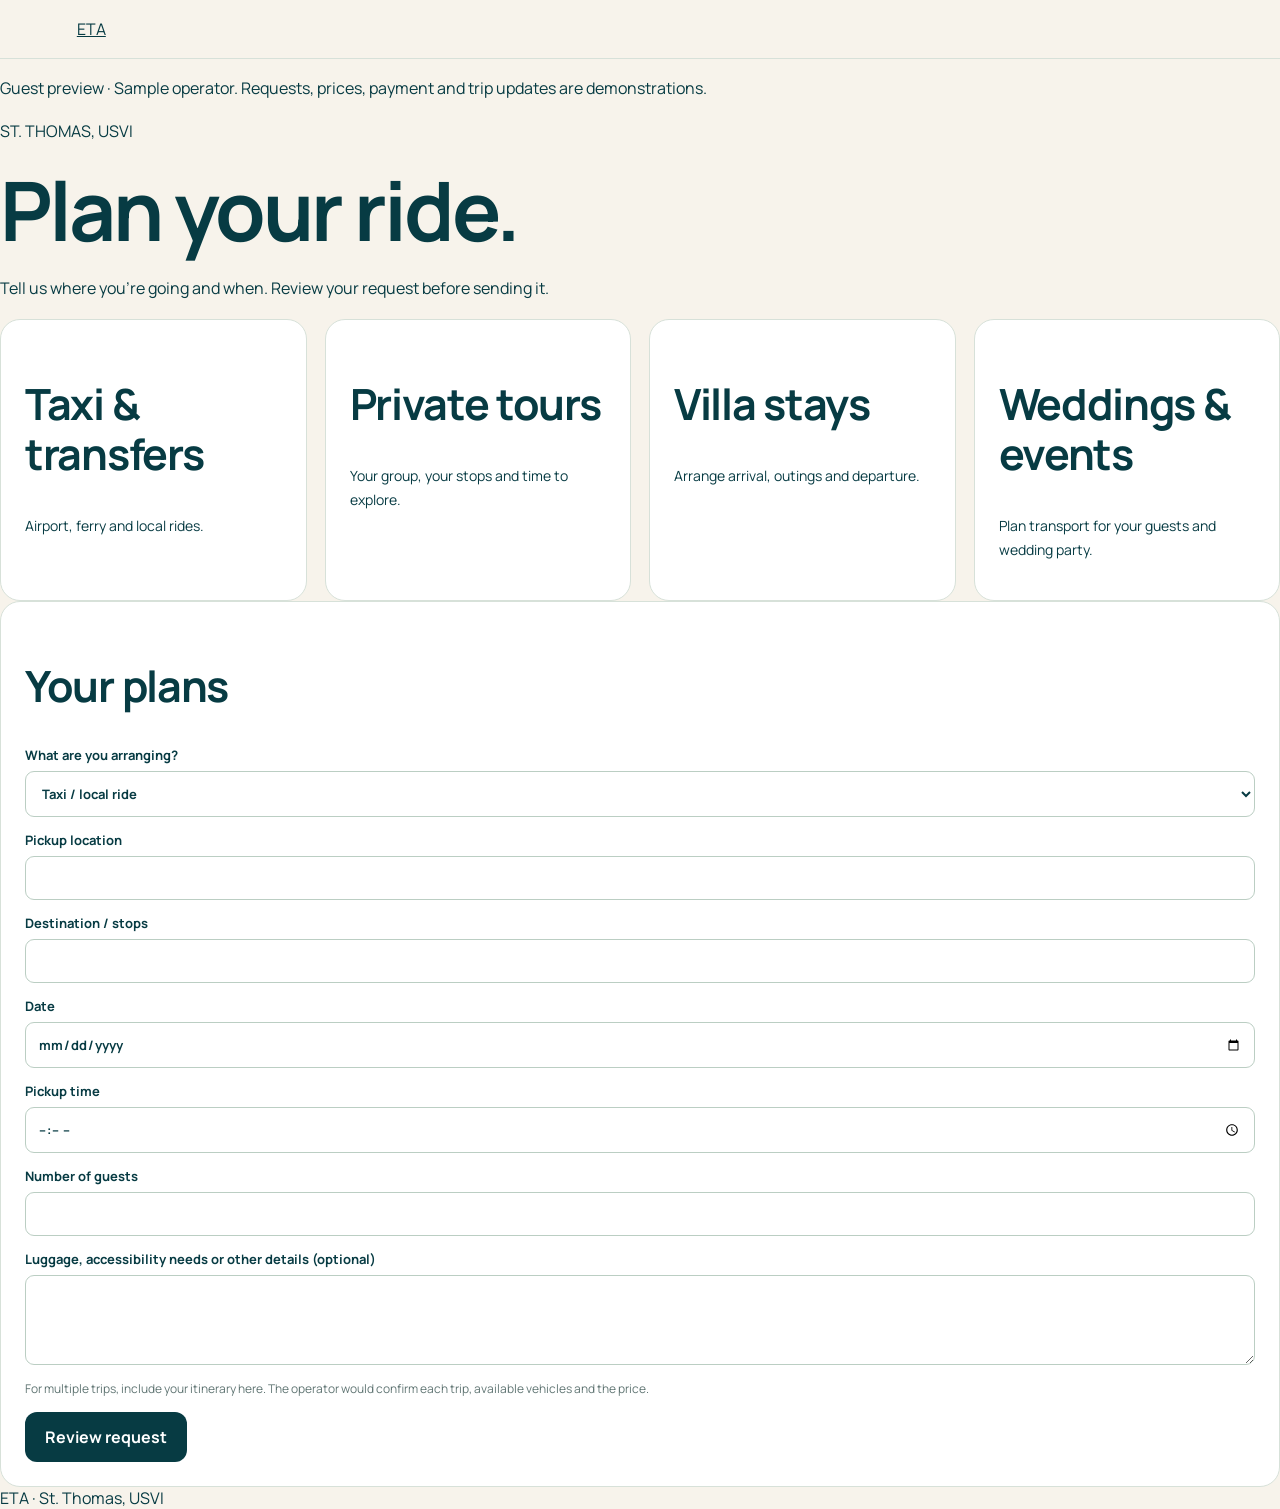
==== public/index.html @ 53bbaac8 "Rebuild ETA frontend packet and document research and release requirements" ====
<!doctype html><html lang="en"><head><meta charset="utf-8"><meta name="viewport" content="width=device-width,initial-scale=1"><meta name="robots" content="noindex,nofollow"><title>Plan your transportation</title><link rel="stylesheet" href="/assets/style.css"></head><body><header><a href="/">ETA</a><nav></nav></header><main><p class="notice">Guest preview · Sample operator. Requests, prices, payment and trip updates are demonstrations.</p><section class="intro"><p>ST. THOMAS, USVI</p><h1>Plan your ride.</h1><p>Tell us where you’re going and when. Review your request before sending it.</p></section><div class="grid"><div class="card"><h2>Taxi & transfers</h2><p>Airport, ferry and local rides.</p></div><div class="card"><h2>Private tours</h2><p>Your group, your stops and time to explore.</p></div><div class="card"><h2>Villa stays</h2><p>Arrange arrival, outings and departure.</p></div><div class="card"><h2>Weddings & events</h2><p>Plan transport for your guests and wedding party.</p></div></div><form id="trip" class="card"><h2>Your plans</h2><label>What are you arranging?<select name="service"><option>Taxi / local ride</option><option>Airport / ferry transfer</option><option>Private tour</option><option>Villa stay transportation</option><option>Wedding / event transportation</option></select></label><label>Pickup location<input name="pickup" required maxlength="300" autocomplete="off"></label><label>Destination / stops<input name="destination" required maxlength="500"></label><label>Date<input type="date" name="date" required></label><label>Pickup time<input type="time" name="time" required></label><label>Number of guests<input type="number" min="1" max="200" name="guests" required></label><label>Luggage, accessibility needs or other details (optional)<textarea name="notes" maxlength="1500"></textarea></label><p class="small">For multiple trips, include your itinerary here. The operator would confirm each trip, available vehicles and the price.</p><button>Review request</button></form><section id="preview" class="card hidden" aria-live="polite"></section></main><footer>ETA · St. Thomas, USVI</footer><script src="/assets/guest.js" defer></script></body></html>
---- assets/style.css ----
@import url('https://fonts.googleapis.com/css2?family=Manrope:wght@400;500;600;700;800&display=swap');:root{--ink:#073b43;--cream:#f7f3eb;--mint:#bde5d5;--coral:#e8876c;--muted:#617674;--line:#d7e1d9}*{box-sizing:border-box}html{scroll-behavior:smooth}body{margin:0;background:var(--cream);color:var(--ink);font:16px Manrope,Arial,sans-serif}a{color:inherit}button,input,select,textarea{font:inherit}button,.btn{display:inline-block;cursor:pointer;border:0;border-radius:12px;padding:14px 20px;background:var(--ink);color:white;font-weight:700;text-decoration:none}button:hover,.btn:hover{filter:brightness(1.12)}button:disabled{opacity:.45;cursor:wait}:focus-visible{outline:3px solid var(--coral);outline-offset:3px}.mint{background:var(--mint);color:var(--ink)}.outline{background:transparent;color:inherit;border:1px solid #92ada4}header{padding:18px 6%;display:flex;justify-content:space-between;align-items:center;gap:15px;background:var(--cream);position:sticky;top:0;z-index:9;border-bottom:1px solid var(--line)}.logo{font-size:31px;font-weight:800;letter-spacing:-2px;text-decoration:none}.logo i{display:inline-block;width:8px;height:8px;border-radius:50%;background:var(--coral);margin-left:6px}nav{display:flex;gap:19px;flex-wrap:wrap;align-items:center;font-size:12px}nav a{text-decoration:none}.hero{padding:68px 6%;color:var(--cream);background:var(--ink);position:relative;overflow:hidden}.hero:after{content:'';position:absolute;right:-150px;top:-200px;width:600px;height:600px;border:85px solid #bde5d50b;border-radius:50%;pointer-events:none}.wrap{max-width:1220px;margin:auto;position:relative}.eyebrow{font-size:11px;font-weight:800;letter-spacing:2px;text-transform:uppercase}h1{font-size:clamp(45px,6.5vw,82px);line-height:1.05;letter-spacing:-3px;margin:22px 0}h2{font-size:clamp(29px,4vw,43px);line-height:1.15;letter-spacing:-1.3px}h3{font-size:21px}p,li{line-height:1.7}.lead{font-size:20px;max-width:680px}.section{padding:42px 6%}.grid{display:grid;grid-template-columns:repeat(4,1fr);gap:18px}.two{grid-template-columns:1fr 1fr}.three{grid-template-columns:repeat(3,1fr)}.card{background:white;border:1px solid var(--line);border-radius:20px;padding:24px}.card p{font-size:14px}.art{height:120px;border-radius:12px;position:relative;overflow:hidden;background:linear-gradient(155deg,#bde5d5 40%,#7ba7a3 41%,#7ba7a3 53%,#e9d5b2 54%)}.art:after{content:'';position:absolute;width:80px;height:80px;border:15px solid #ffffff70;border-radius:50%;right:15px;top:25px}.row{display:flex;align-items:center;justify-content:space-between;gap:12px;flex-wrap:wrap}.small{font-size:12px!important;color:var(--muted)}.hero .small{color:#c1d7ce}.badge{display:inline-block;background:#e7f1e9;border-radius:25px;padding:7px 11px;font-size:11px}.hidden{display:none!important}.line{padding:13px 0;border-bottom:1px solid var(--line)}label{display:block;font-size:13px;font-weight:700;margin:14px 0}input,select,textarea{display:block;width:100%;padding:12px;border:1px solid #bbcec3;border-radius:9px;background:white;color:var(--ink);margin-top:7px}textarea{min-height:90px}.note{background:#eee3d3;border-left:4px solid var(--coral);padding:22px;border-radius:10px}.result{padding:18px;background:#e3f1e7;border-radius:12px;margin-top:15px;line-height:1.7}.error{background:#fbe8df}.map{height:210px;border-radius:14px;position:relative;overflow:hidden;margin:20px 0;background:repeating-linear-gradient(30deg,#d9e7d9,#d9e7d9 35px,#eaf0e3 36px,#eaf0e3 70px)}.route{position:absolute;top:50%;left:10%;width:80%;height:7px;background:#477e6e;transform:rotate(-12deg);border-radius:9px}.car{position:absolute;top:47%;left:12%;padding:10px;background:var(--ink);color:white;border-radius:20px;font-size:12px;transition:all .7s}.pin{position:absolute;right:10%;top:25%;background:white;padding:9px;border-radius:10px;font-size:12px}details{border:1px solid var(--line);border-radius:11px;padding:16px;margin:13px 0}summary{cursor:pointer;font-weight:700}.amount{font-size:28px;font-weight:800;display:block;margin-top:6px}.survey{max-width:840px;margin:auto}.q{margin-bottom:25px}.q h3{font-size:16px}.choices{display:grid;grid-template-columns:1fr 1fr;gap:9px}.choices label{display:flex;align-items:flex-start;font-weight:500;margin:0;padding:12px;border:1px solid #cddbd0;border-radius:9px}.choices label:has(input:checked){background:#dfefe2}.choices input{width:auto;margin:4px 9px 0 0}.progress{height:5px;background:#dbe5da;border-radius:8px;overflow:hidden;margin:18px 0}.progress span{height:100%;display:block;background:var(--coral)}pre{white-space:pre-wrap;word-break:break-word;font-size:12px;max-height:360px;overflow:auto;background:white;padding:18px}.footer{padding:25px 6%;border-top:1px solid var(--line);font-size:12px;color:var(--muted)}@media(max-width:850px){.grid{grid-template-columns:1fr 1fr}.three{grid-template-columns:1fr}h1{letter-spacing:-2px}}@media(max-width:580px){.grid,.two,.choices{grid-template-columns:1fr}header{flex-wrap:wrap}nav{gap:13px}.hero{padding:42px 6%}.section{padding:28px 5%}.card{padding:20px}h1{font-size:46px}}@media(prefers-reduced-motion:reduce){*{scroll-behavior:auto!important;transition:none!important}}
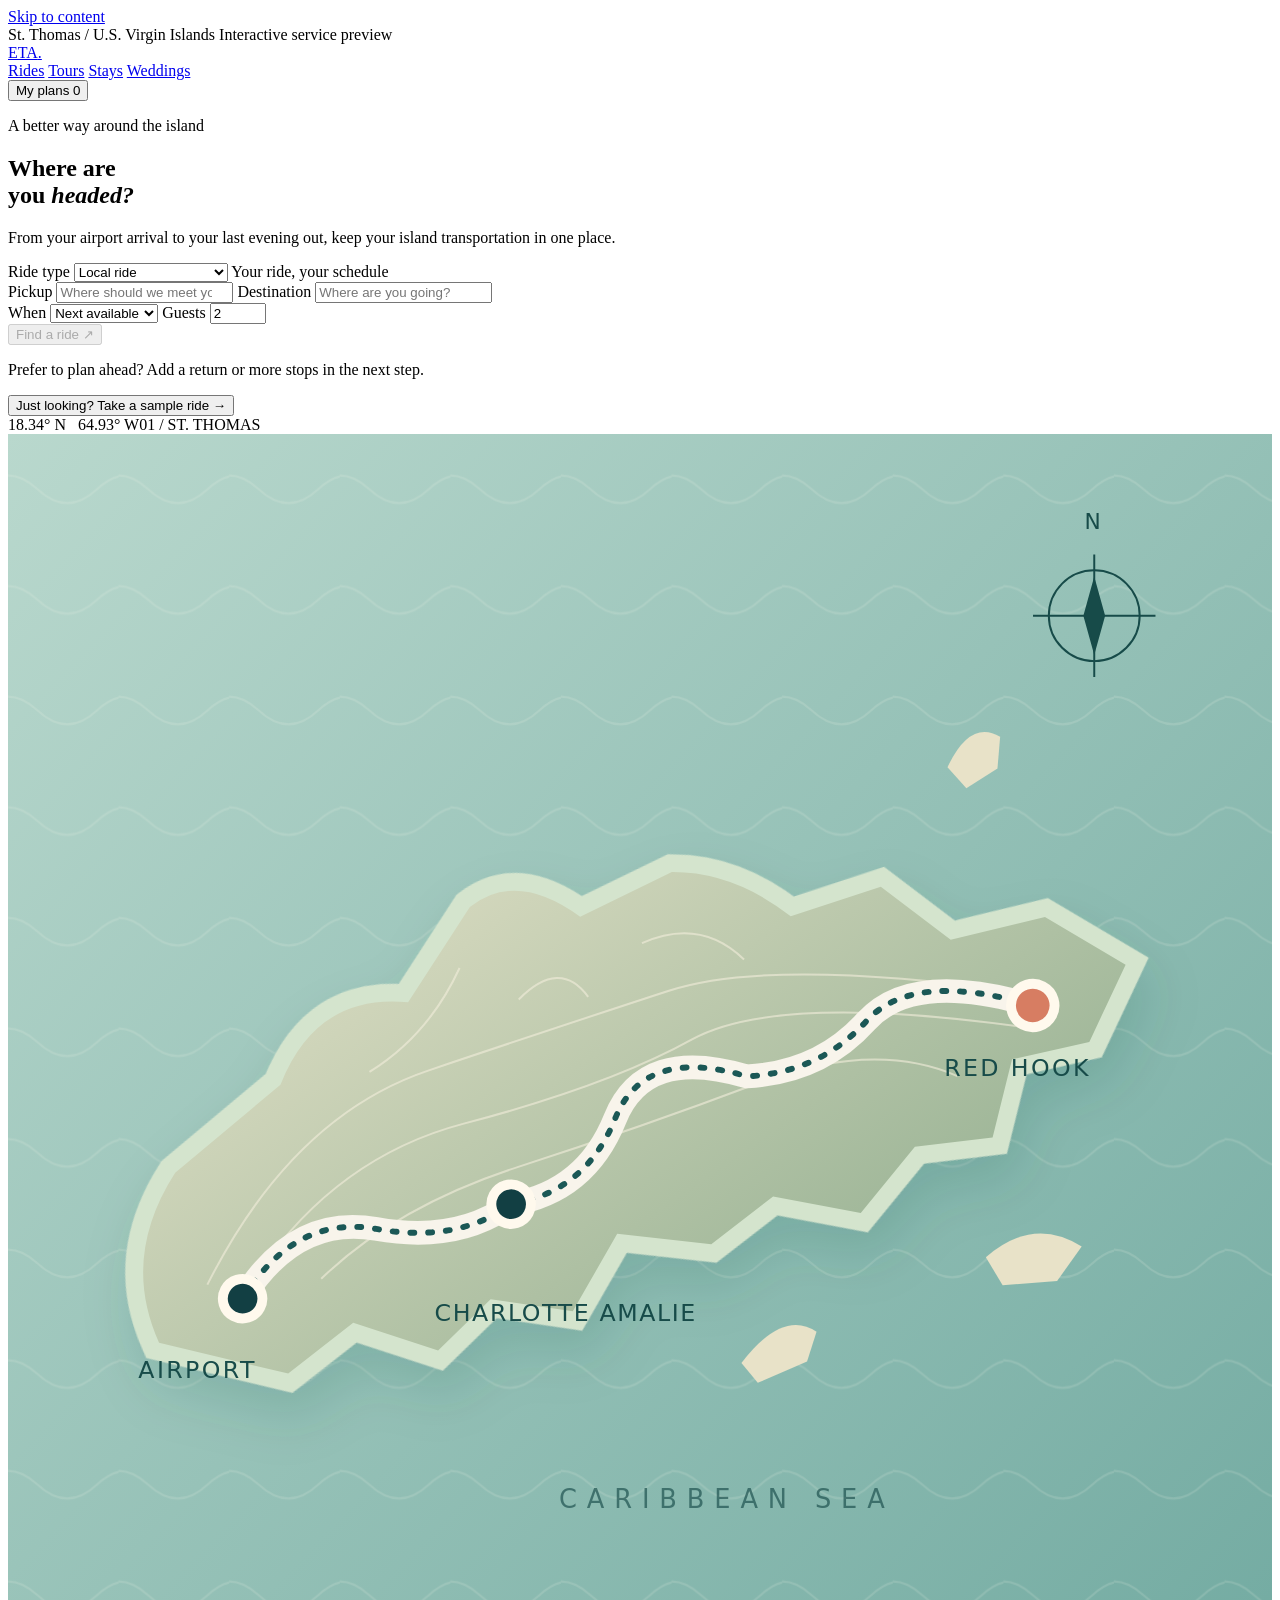
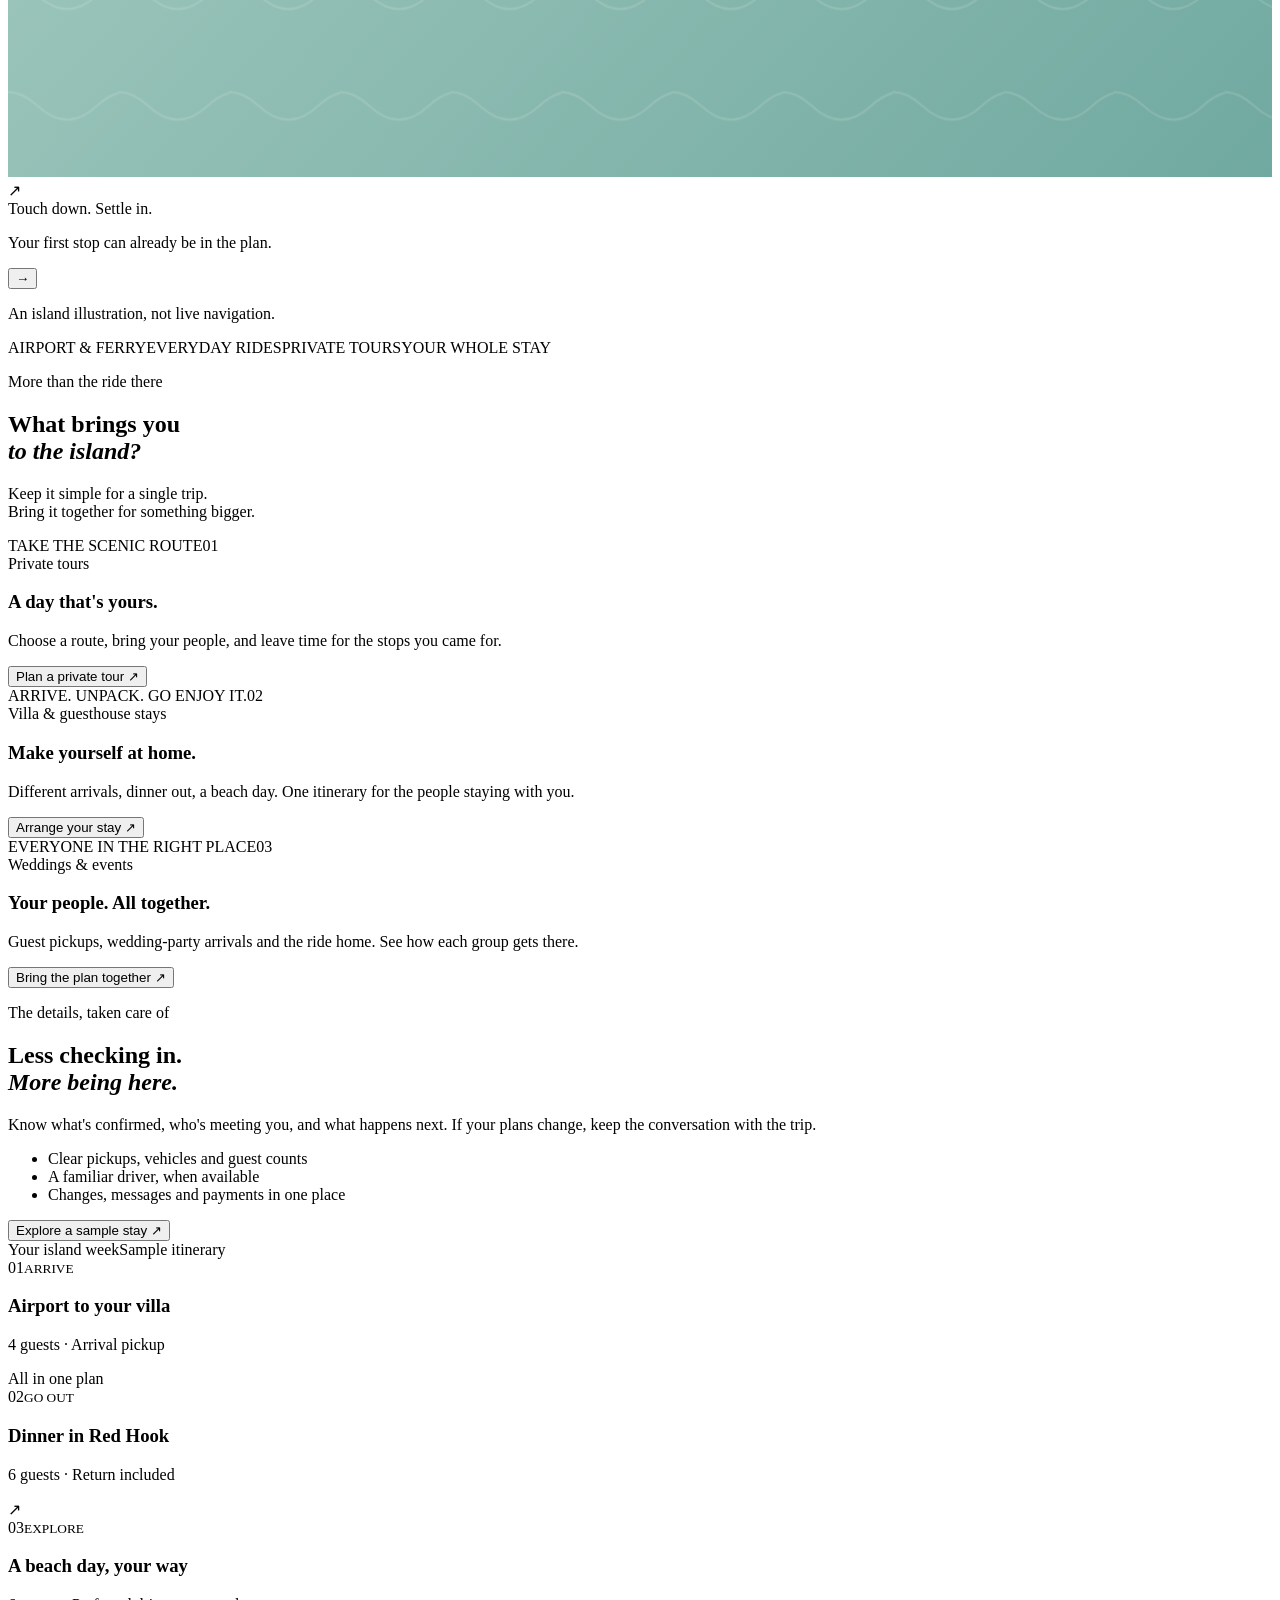
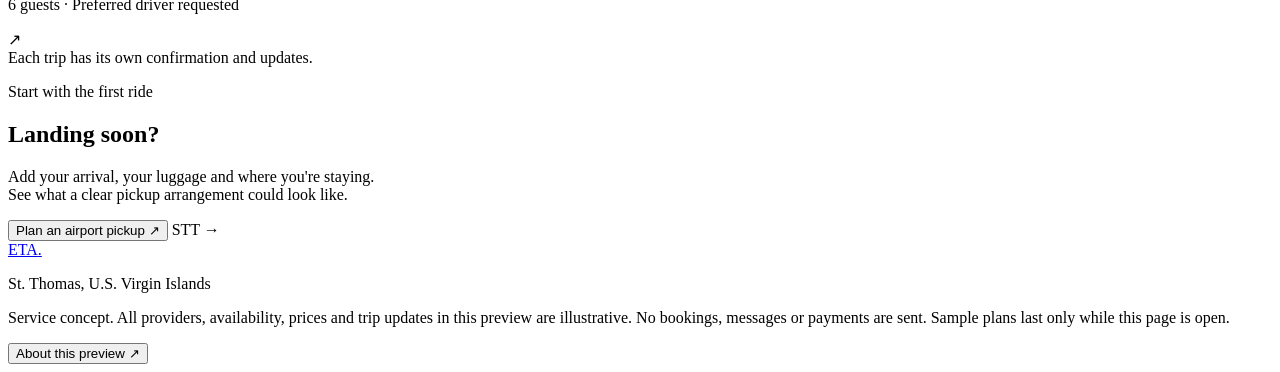
==== commit 40f57c26: "Rebuild ETA guest and partnership prototypes Create service-specific guest journeys and a collaborat" ====
--- a/public/index.html
+++ b/public/index.html
@@ -1 +1,186 @@
-<!doctype html><html lang="en"><head><meta charset="utf-8"><meta name="viewport" content="width=device-width,initial-scale=1"><meta name="robots" content="noindex,nofollow"><title>Plan your transportation</title><link rel="stylesheet" href="/assets/style.css"></head><body><header><a href="/">ETA</a><nav></nav></header><main><p class="notice">Guest preview · Sample operator. Requests, prices, payment and trip updates are demonstrations.</p><section class="intro"><p>ST. THOMAS, USVI</p><h1>Plan your ride.</h1><p>Tell us where you’re going and when. Review your request before sending it.</p></section><div class="grid"><div class="card"><h2>Taxi & transfers</h2><p>Airport, ferry and local rides.</p></div><div class="card"><h2>Private tours</h2><p>Your group, your stops and time to explore.</p></div><div class="card"><h2>Villa stays</h2><p>Arrange arrival, outings and departure.</p></div><div class="card"><h2>Weddings & events</h2><p>Plan transport for your guests and wedding party.</p></div></div><form id="trip" class="card"><h2>Your plans</h2><label>What are you arranging?<select name="service"><option>Taxi / local ride</option><option>Airport / ferry transfer</option><option>Private tour</option><option>Villa stay transportation</option><option>Wedding / event transportation</option></select></label><label>Pickup location<input name="pickup" required maxlength="300" autocomplete="off"></label><label>Destination / stops<input name="destination" required maxlength="500"></label><label>Date<input type="date" name="date" required></label><label>Pickup time<input type="time" name="time" required></label><label>Number of guests<input type="number" min="1" max="200" name="guests" required></label><label>Luggage, accessibility needs or other details (optional)<textarea name="notes" maxlength="1500"></textarea></label><p class="small">For multiple trips, include your itinerary here. The operator would confirm each trip, available vehicles and the price.</p><button>Review request</button></form><section id="preview" class="card hidden" aria-live="polite"></section></main><footer>ETA · St. Thomas, USVI</footer><script src="/assets/guest.js" defer></script></body></html>+<!doctype html>
+<html lang="en">
+<head>
+  <meta charset="utf-8">
+  <meta name="viewport" content="width=device-width, initial-scale=1">
+  <meta name="robots" content="noindex,nofollow">
+  <meta name="theme-color" content="#123f43">
+  <meta name="description" content="Explore an ETA guest experience for rides, airport transfers, private tours, villa stays and wedding transportation in St. Thomas.">
+  <title>ETA | Your island transportation</title>
+  <link rel="icon" href="data:image/svg+xml,%3Csvg xmlns='http://www.w3.org/2000/svg' viewBox='0 0 64 64'%3E%3Crect width='64' height='64' rx='18' fill='%23123f43'/%3E%3Ctext x='32' y='42' text-anchor='middle' font-family='Arial' font-weight='700' font-size='26' fill='%23f8f4eb'%3EETA%3C/text%3E%3C/svg%3E">
+  <link rel="stylesheet" href="/assets/guest.css">
+  <script src="/assets/guest.js" defer></script>
+</head>
+<body>
+  <a class="skip-link" href="#main">Skip to content</a>
+  <div class="edition-bar">
+    <span>St. Thomas <span aria-hidden="true">/</span> U.S. Virgin Islands</span>
+    <span class="demo-mark"><span class="small-dot" aria-hidden="true"></span> Interactive service preview</span>
+  </div>
+  <header class="site-header">
+    <a class="wordmark" href="/" aria-label="ETA home">ETA<span aria-hidden="true">.</span></a>
+    <nav class="main-nav" aria-label="Main navigation">
+      <a href="#ride">Rides</a>
+      <a href="#experiences" data-open-service="tour">Tours</a>
+      <a href="#experiences" data-open-service="villa">Stays</a>
+      <a href="#experiences" data-open-service="wedding">Weddings</a>
+    </nav>
+    <button class="button button-outline plans-button" type="button" data-action="my-plans">
+      My plans <span id="plan-count" class="count">0</span>
+    </button>
+  </header>
+
+  <main id="main">
+    <section class="hero" id="ride" aria-labelledby="hero-title">
+      <div class="hero-copy">
+        <p class="eyebrow"><span class="line-mark" aria-hidden="true"></span> A better way around the island</p>
+        <h1 id="hero-title">Where are<br>you <em>headed?</em></h1>
+        <p class="hero-description">From your airport arrival to your last evening out, keep your island transportation in one place.</p>
+        <form id="quick-booking" class="ride-composer" inert>
+          <div class="composer-top">
+            <label class="sr-only" for="quick-service">Ride type</label>
+            <select id="quick-service" name="service">
+              <option value="taxi">Local ride</option>
+              <option value="transfer">Airport &amp; ferry transfer</option>
+            </select>
+            <span class="composer-caption">Your ride, your schedule</span>
+          </div>
+          <div class="route-fields">
+            <span class="route-thread" aria-hidden="true"><i></i><i></i></span>
+            <label>Pickup
+              <input id="quick-pickup" name="pickup" list="island-places" placeholder="Where should we meet you?" maxlength="150" required autocomplete="off">
+            </label>
+            <label>Destination
+              <input id="quick-destination" name="destination" list="island-places" placeholder="Where are you going?" maxlength="150" required autocomplete="off">
+            </label>
+          </div>
+          <div class="quick-details">
+            <label>When
+              <select id="quick-when" name="when">
+                <option value="soon">Next available</option>
+                <option value="scheduled">Choose a time</option>
+              </select>
+            </label>
+            <label>Guests
+              <input id="quick-guests" name="guests" type="number" min="1" max="200" value="2" required inputmode="numeric">
+            </label>
+          </div>
+          <button id="quick-submit" type="submit" class="button button-dark composer-submit" disabled>Find a ride <span aria-hidden="true">&#8599;</span></button>
+          <p class="composer-footnote">Prefer to plan ahead? Add a return or more stops in the next step.</p>
+        </form>
+        <button type="button" class="text-button sample-link" data-action="sample-ride">Just looking? Take a sample ride <span aria-hidden="true">&#8594;</span></button>
+      </div>
+
+      <div class="island-scene">
+        <div class="scene-heading"><span class="eyebrow">18.34&#176; N &nbsp; 64.93&#176; W</span><span class="scene-edition">01 / ST. THOMAS</span></div>
+        <svg class="island-art" viewBox="0 0 640 680" role="img" aria-labelledby="island-title island-description">
+          <title id="island-title">An illustrated journey across St. Thomas</title>
+          <desc id="island-description">A stylized island, coastal roads, Charlotte Amalie and Red Hook. Decorative illustration, not a navigation map.</desc>
+          <defs>
+            <linearGradient id="sea" x1="0" y1="0" x2="1" y2="1"><stop stop-color="#b9d8cd"/><stop offset="1" stop-color="#70a9a0"/></linearGradient>
+            <linearGradient id="land" x1="0" y1="0" x2=".8" y2="1"><stop stop-color="#dedec4"/><stop offset="1" stop-color="#9eb698"/></linearGradient>
+            <pattern id="sea-lines" width="56" height="56" patternUnits="userSpaceOnUse"><path d="M-15 28Q0 14 15 28T45 28T75 28" fill="none" stroke="#f8f4eb" stroke-opacity=".15"/></pattern>
+            <filter id="land-shadow" x="-.3" y="-.3" width="1.6" height="1.6"><feDropShadow dx="0" dy="14" stdDeviation="13" flood-color="#174b49" flood-opacity=".14"/></filter>
+          </defs>
+          <rect width="640" height="680" fill="url(#sea)"/>
+          <rect width="640" height="680" fill="url(#sea-lines)"/>
+          <g transform="translate(-12 35) rotate(-17 320 300)">
+            <path d="M62 352Q56 305 95 272L159 245Q190 206 233 224L277 187Q305 176 329 208L380 200Q410 209 431 239L479 238L505 274L554 277L586 312L557 344L517 341L496 376L457 369L421 393L381 372L344 386L300 367L267 398L229 380L196 397L159 371L120 386Z" fill="#e9e3ca" stroke="#d4e4cd" stroke-width="18" filter="url(#land-shadow)"/>
+            <path d="M62 352Q56 305 95 272L159 245Q190 206 233 224L277 187Q305 176 329 208L380 200Q410 209 431 239L479 238L505 274L554 277L586 312L557 344L517 341L496 376L457 369L421 393L381 372L344 386L300 367L267 398L229 380L196 397L159 371L120 386Z" fill="url(#land)"/>
+            <g fill="none" stroke="#f4efdc" stroke-opacity=".6">
+              <path d="M94 331Q160 262 233 260T361 257T534 311"/>
+              <path d="M104 347Q166 288 242 291T365 284T525 326"/>
+              <path d="M150 345Q197 321 262 320T390 315T488 341"/>
+              <path d="M204 252Q238 243 263 215M287 239Q313 225 321 248M355 230Q387 226 402 253"/>
+            </g>
+            <path d="M109 343Q147 310 184 329T253 337Q291 342 316 311T386 310Q422 319 452 301T535 318" stroke="#f8f4eb" stroke-width="12" stroke-linecap="round" fill="none"/>
+            <path d="M109 343Q147 310 184 329T253 337Q291 342 316 311T386 310Q422 319 452 301T535 318" stroke="#1b5856" stroke-width="3" stroke-linecap="round" stroke-dasharray="2 7" fill="none"/>
+            <circle cx="109" cy="343" r="10" fill="#123f43" stroke="#fff9ed" stroke-width="5"/>
+            <circle cx="253" cy="337" r="10" fill="#123f43" stroke="#fff9ed" stroke-width="5"/>
+            <circle cx="535" cy="318" r="11" fill="#d77d62" stroke="#fff9ed" stroke-width="5"/>
+            <g fill="#e8e2c8"><path d="M475 433q29-13 48 9l-17 13-27-6Z"/><path d="M341 448q28-20 41-4l-9 13-27 3Z"/><path d="M529 190q18-20 30-7l-6 15-18 5Z"/></g>
+          </g>
+          <g font-family="system-ui, sans-serif" fill="#174b49">
+            <text x="66" y="478" font-size="12" letter-spacing="1.2">AIRPORT</text>
+            <text x="216" y="449" font-size="12" letter-spacing=".8">CHARLOTTE AMALIE</text>
+            <text x="474" y="325" font-size="12" letter-spacing="1.2">RED HOOK</text>
+            <text x="279" y="544" font-size="13" letter-spacing="5" opacity=".65">CARIBBEAN SEA</text>
+          </g>
+          <g transform="translate(550 92)" fill="none" stroke="#174b49" stroke-width="1"><circle r="23"/><path d="M0-31V31M-31 0H31"/><path d="M0-18L5 0 0 18-5 0Z" fill="#174b49"/></g>
+          <text x="545" y="48" font-family="system-ui,sans-serif" fill="#174b49" font-size="11">N</text>
+        </svg>
+        <div class="scene-callout">
+          <span class="callout-icon" aria-hidden="true">&#8599;</span>
+          <div><span class="eyebrow">Touch down. Settle in.</span><p>Your first stop can already be in the plan.</p></div>
+          <button type="button" class="round-button" data-open-service="transfer" aria-label="Plan an airport transfer">&#8594;</button>
+        </div>
+        <p class="map-caption">An island illustration, not live navigation.</p>
+      </div>
+    </section>
+
+    <section class="service-strip" aria-label="Transportation options">
+      <span>AIRPORT &amp; FERRY</span><i aria-hidden="true"></i><span>EVERYDAY RIDES</span><i aria-hidden="true"></i><span>PRIVATE TOURS</span><i aria-hidden="true"></i><span>YOUR WHOLE STAY</span>
+    </section>
+
+    <section id="experiences" class="experiences section-wrap" aria-labelledby="experiences-title">
+      <div class="section-heading">
+        <div><p class="eyebrow">More than the ride there</p><h2 id="experiences-title">What brings you<br><em>to the island?</em></h2></div>
+        <p>Keep it simple for a single trip.<br>Bring it together for something bigger.</p>
+      </div>
+      <div class="experience-grid">
+        <article class="experience-card experience-tour">
+          <div class="experience-art tour-art" aria-hidden="true"><div class="sun-disc"></div><div class="tour-hill hill-back"></div><div class="tour-hill hill-front"></div><span class="art-caption">TAKE THE SCENIC ROUTE</span><span class="art-number">01</span></div>
+          <div class="experience-copy"><span class="eyebrow">Private tours</span><h3>A day that's yours.</h3><p>Choose a route, bring your people, and leave time for the stops you came for.</p><button class="text-button" type="button" data-open-service="tour">Plan a private tour <span aria-hidden="true">&#8599;</span></button></div>
+        </article>
+        <article class="experience-card experience-villa">
+          <div class="experience-art villa-art" aria-hidden="true"><div class="villa-wall"><span></span><span></span></div><div class="villa-pool"></div><span class="art-caption">ARRIVE. UNPACK. GO ENJOY IT.</span><span class="art-number">02</span></div>
+          <div class="experience-copy"><span class="eyebrow">Villa &amp; guesthouse stays</span><h3>Make yourself at home.</h3><p>Different arrivals, dinner out, a beach day. One itinerary for the people staying with you.</p><button class="text-button" type="button" data-open-service="villa">Arrange your stay <span aria-hidden="true">&#8599;</span></button></div>
+        </article>
+        <article class="experience-card experience-wedding">
+          <div class="experience-art wedding-art" aria-hidden="true"><div class="wedding-arch"></div><div class="wedding-line"></div><span class="art-caption">EVERYONE IN THE RIGHT PLACE</span><span class="art-number">03</span></div>
+          <div class="experience-copy"><span class="eyebrow">Weddings &amp; events</span><h3>Your people. All together.</h3><p>Guest pickups, wedding-party arrivals and the ride home. See how each group gets there.</p><button class="text-button" type="button" data-open-service="wedding">Bring the plan together <span aria-hidden="true">&#8599;</span></button></div>
+        </article>
+      </div>
+    </section>
+
+    <section class="plans-feature section-wrap" aria-labelledby="plans-title">
+      <div class="feature-copy">
+        <p class="eyebrow">The details, taken care of</p>
+        <h2 id="plans-title">Less checking in.<br><em>More being here.</em></h2>
+        <p>Know what's confirmed, who's meeting you, and what happens next. If your plans change, keep the conversation with the trip.</p>
+        <ul class="feature-list"><li>Clear pickups, vehicles and guest counts</li><li>A familiar driver, when available</li><li>Changes, messages and payments in one place</li></ul>
+        <button type="button" class="button button-dark" data-action="sample-stay">Explore a sample stay <span aria-hidden="true">&#8599;</span></button>
+      </div>
+      <div class="itinerary-preview" aria-label="Illustrative itinerary">
+        <div class="preview-top"><span class="eyebrow">Your island week</span><span class="pill">Sample itinerary</span></div>
+        <div class="preview-trip"><span class="preview-day">01<small>ARRIVE</small></span><div><h3>Airport to your villa</h3><p>4 guests &middot; Arrival pickup</p></div><span class="preview-status">All in one plan</span></div>
+        <div class="preview-trip"><span class="preview-day">02<small>GO OUT</small></span><div><h3>Dinner in Red Hook</h3><p>6 guests &middot; Return included</p></div><span class="preview-arrow" aria-hidden="true">&#8599;</span></div>
+        <div class="preview-trip"><span class="preview-day">03<small>EXPLORE</small></span><div><h3>A beach day, your way</h3><p>6 guests &middot; Preferred driver requested</p></div><span class="preview-arrow" aria-hidden="true">&#8599;</span></div>
+        <div class="preview-bottom"><span class="small-dot" aria-hidden="true"></span> Each trip has its own confirmation and updates.</div>
+      </div>
+    </section>
+
+    <section class="arrival-note section-wrap">
+      <p class="eyebrow">Start with the first ride</p><h2>Landing soon?</h2>
+      <p>Add your arrival, your luggage and where you're staying.<br>See what a clear pickup arrangement could look like.</p>
+      <button type="button" class="button button-light" data-open-service="transfer">Plan an airport pickup <span aria-hidden="true">&#8599;</span></button>
+      <span class="arrival-coordinate" aria-hidden="true">STT &#8594;</span>
+    </section>
+  </main>
+
+  <footer class="site-footer">
+    <div><a class="wordmark" href="/" aria-label="ETA home">ETA<span aria-hidden="true">.</span></a><p>St. Thomas, U.S. Virgin Islands</p></div>
+    <p class="prototype-note">Service concept. All providers, availability, prices and trip updates in this preview are illustrative. No bookings, messages or payments are sent. Sample plans last only while this page is open.</p>
+    <button class="text-button" type="button" data-action="about-preview">About this preview <span aria-hidden="true">&#8599;</span></button>
+  </footer>
+  <noscript><p class="no-script">The service preview needs JavaScript for sample bookings. No booking or payment can be made from this page.</p></noscript>
+  <datalist id="island-places"><option value="Cyril E. King Airport"><option value="Red Hook ferry terminal"><option value="Charlotte Amalie"><option value="Magens Bay"><option value="Sapphire Beach"><option value="Sample villa, East End"></datalist>
+
+  <dialog id="journey-dialog" class="journey-dialog" aria-labelledby="journey-title">
+    <div class="dialog-top"><a class="wordmark" href="#ride" data-action="close-dialog" aria-label="Close preview and return to ETA">ETA<span aria-hidden="true">.</span></a><span class="demo-mark"><span class="small-dot" aria-hidden="true"></span> Sample journey &middot; nothing is sent</span><button type="button" class="close-button" data-action="close-dialog" aria-label="Close journey preview">&#215;</button></div>
+    <div id="journey-content"><h2 id="journey-title" class="sr-only">Your transportation</h2></div>
+    <p id="journey-feedback" class="journey-feedback" role="status" aria-live="polite"></p>
+  </dialog>
+  <div id="page-status" class="sr-only" role="status" aria-live="polite"></div>
+</body>
+</html>
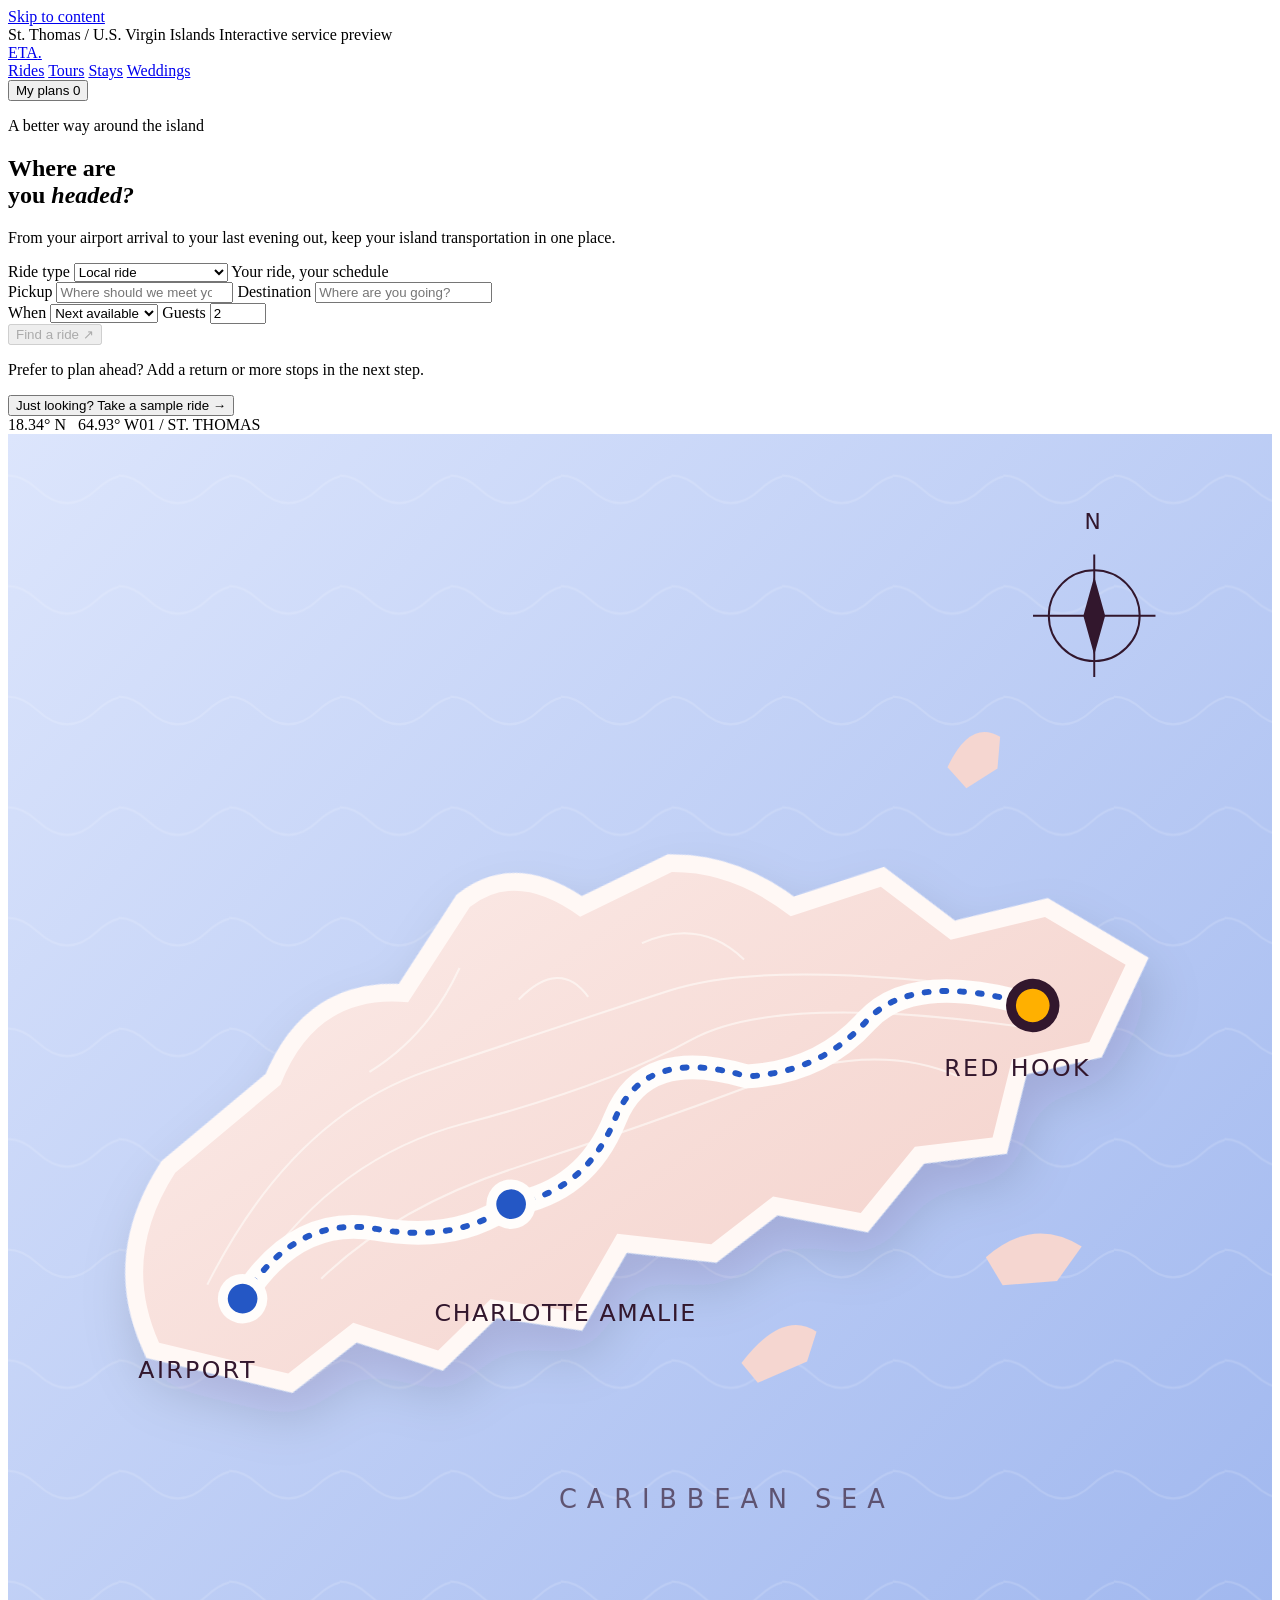
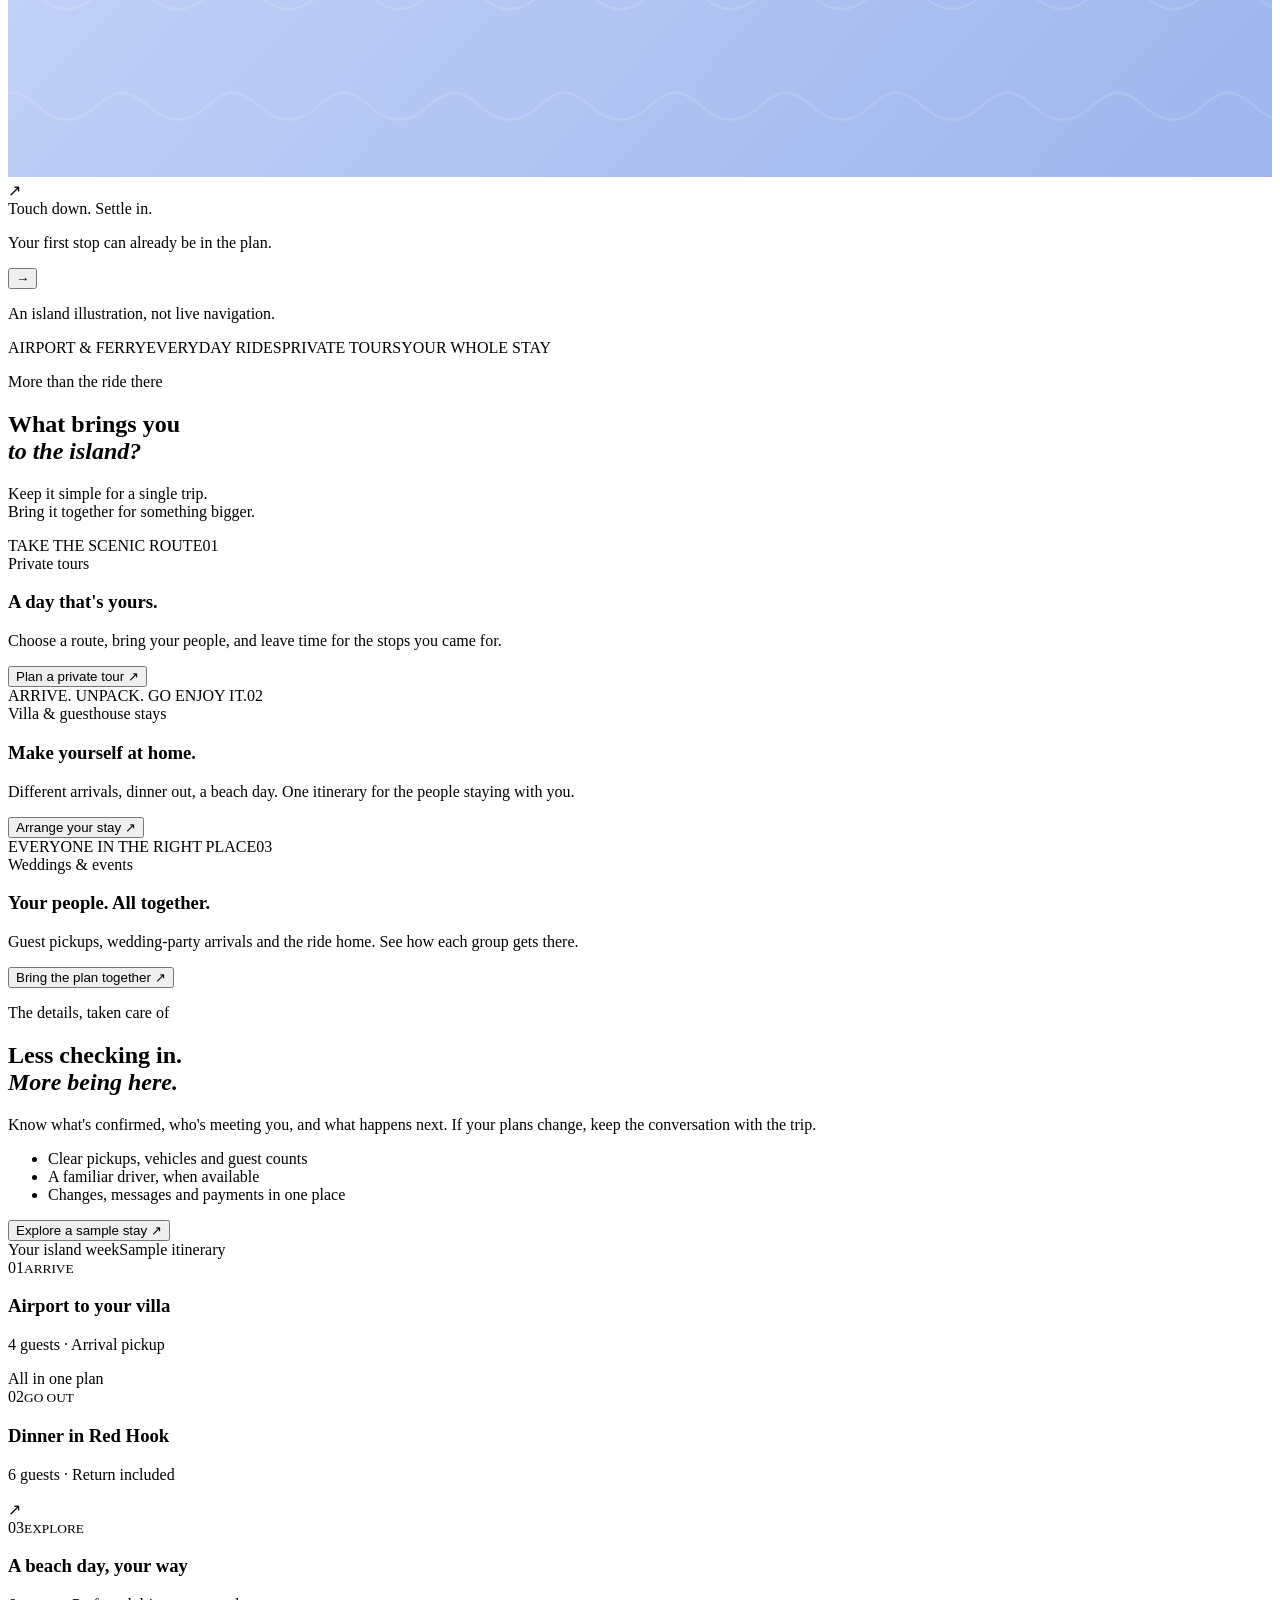
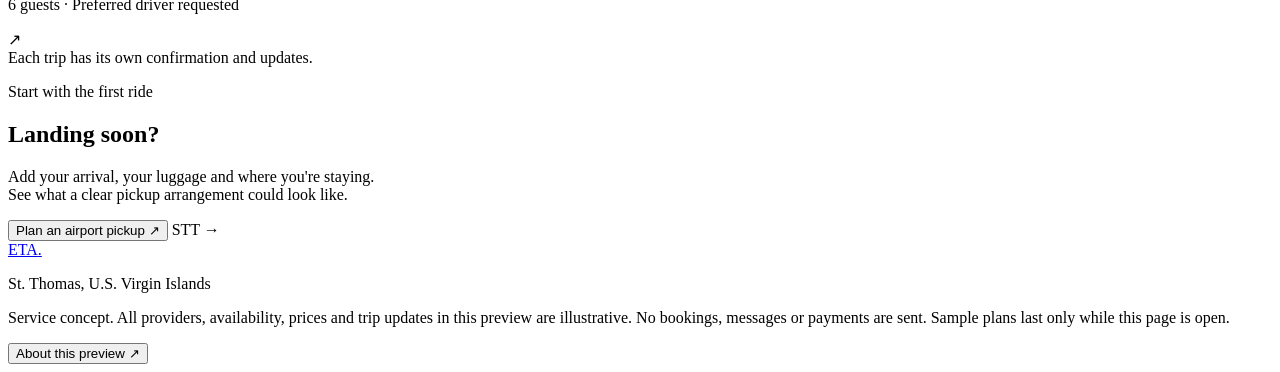
==== commit 338098e2: "Rebuild operator research questionnaire and apply Mango Eclipse Add eight purpose-led research secti" ====
--- a/public/index.html
+++ b/public/index.html
@@ -4,10 +4,10 @@
   <meta charset="utf-8">
   <meta name="viewport" content="width=device-width, initial-scale=1">
   <meta name="robots" content="noindex,nofollow">
-  <meta name="theme-color" content="#123f43">
+  <meta name="theme-color" content="#32172d">
   <meta name="description" content="Explore an ETA guest experience for rides, airport transfers, private tours, villa stays and wedding transportation in St. Thomas.">
   <title>ETA | Your island transportation</title>
-  <link rel="icon" href="data:image/svg+xml,%3Csvg xmlns='http://www.w3.org/2000/svg' viewBox='0 0 64 64'%3E%3Crect width='64' height='64' rx='18' fill='%23123f43'/%3E%3Ctext x='32' y='42' text-anchor='middle' font-family='Arial' font-weight='700' font-size='26' fill='%23f8f4eb'%3EETA%3C/text%3E%3C/svg%3E">
+  <link rel="icon" href="data:image/svg+xml,%3Csvg xmlns='http://www.w3.org/2000/svg' viewBox='0 0 64 64'%3E%3Crect width='64' height='64' rx='18' fill='%2332172d'/%3E%3Ctext x='32' y='42' text-anchor='middle' font-family='Arial' font-weight='700' font-size='26' fill='%23ffb000'%3EETA%3C/text%3E%3C/svg%3E">
   <link rel="stylesheet" href="/assets/guest.css">
   <script src="/assets/guest.js" defer></script>
 </head>
@@ -77,37 +77,37 @@
           <title id="island-title">An illustrated journey across St. Thomas</title>
           <desc id="island-description">A stylized island, coastal roads, Charlotte Amalie and Red Hook. Decorative illustration, not a navigation map.</desc>
           <defs>
-            <linearGradient id="sea" x1="0" y1="0" x2="1" y2="1"><stop stop-color="#b9d8cd"/><stop offset="1" stop-color="#70a9a0"/></linearGradient>
-            <linearGradient id="land" x1="0" y1="0" x2=".8" y2="1"><stop stop-color="#dedec4"/><stop offset="1" stop-color="#9eb698"/></linearGradient>
-            <pattern id="sea-lines" width="56" height="56" patternUnits="userSpaceOnUse"><path d="M-15 28Q0 14 15 28T45 28T75 28" fill="none" stroke="#f8f4eb" stroke-opacity=".15"/></pattern>
-            <filter id="land-shadow" x="-.3" y="-.3" width="1.6" height="1.6"><feDropShadow dx="0" dy="14" stdDeviation="13" flood-color="#174b49" flood-opacity=".14"/></filter>
+            <linearGradient id="sea" x1="0" y1="0" x2="1" y2="1"><stop stop-color="#dce5fc"/><stop offset="1" stop-color="#9db5ee"/></linearGradient>
+            <linearGradient id="land" x1="0" y1="0" x2=".8" y2="1"><stop stop-color="#fbeae7"/><stop offset="1" stop-color="#f5d6d0"/></linearGradient>
+            <pattern id="sea-lines" width="56" height="56" patternUnits="userSpaceOnUse"><path d="M-15 28Q0 14 15 28T45 28T75 28" fill="none" stroke="#fffdfb" stroke-opacity=".15"/></pattern>
+            <filter id="land-shadow" x="-.3" y="-.3" width="1.6" height="1.6"><feDropShadow dx="0" dy="14" stdDeviation="13" flood-color="#32172d" flood-opacity=".14"/></filter>
           </defs>
           <rect width="640" height="680" fill="url(#sea)"/>
           <rect width="640" height="680" fill="url(#sea-lines)"/>
           <g transform="translate(-12 35) rotate(-17 320 300)">
-            <path d="M62 352Q56 305 95 272L159 245Q190 206 233 224L277 187Q305 176 329 208L380 200Q410 209 431 239L479 238L505 274L554 277L586 312L557 344L517 341L496 376L457 369L421 393L381 372L344 386L300 367L267 398L229 380L196 397L159 371L120 386Z" fill="#e9e3ca" stroke="#d4e4cd" stroke-width="18" filter="url(#land-shadow)"/>
+            <path d="M62 352Q56 305 95 272L159 245Q190 206 233 224L277 187Q305 176 329 208L380 200Q410 209 431 239L479 238L505 274L554 277L586 312L557 344L517 341L496 376L457 369L421 393L381 372L344 386L300 367L267 398L229 380L196 397L159 371L120 386Z" fill="#f5d6d0" stroke="#fff8f5" stroke-width="18" filter="url(#land-shadow)"/>
             <path d="M62 352Q56 305 95 272L159 245Q190 206 233 224L277 187Q305 176 329 208L380 200Q410 209 431 239L479 238L505 274L554 277L586 312L557 344L517 341L496 376L457 369L421 393L381 372L344 386L300 367L267 398L229 380L196 397L159 371L120 386Z" fill="url(#land)"/>
-            <g fill="none" stroke="#f4efdc" stroke-opacity=".6">
+            <g fill="none" stroke="#fffdfb" stroke-opacity=".6">
               <path d="M94 331Q160 262 233 260T361 257T534 311"/>
               <path d="M104 347Q166 288 242 291T365 284T525 326"/>
               <path d="M150 345Q197 321 262 320T390 315T488 341"/>
               <path d="M204 252Q238 243 263 215M287 239Q313 225 321 248M355 230Q387 226 402 253"/>
             </g>
-            <path d="M109 343Q147 310 184 329T253 337Q291 342 316 311T386 310Q422 319 452 301T535 318" stroke="#f8f4eb" stroke-width="12" stroke-linecap="round" fill="none"/>
-            <path d="M109 343Q147 310 184 329T253 337Q291 342 316 311T386 310Q422 319 452 301T535 318" stroke="#1b5856" stroke-width="3" stroke-linecap="round" stroke-dasharray="2 7" fill="none"/>
-            <circle cx="109" cy="343" r="10" fill="#123f43" stroke="#fff9ed" stroke-width="5"/>
-            <circle cx="253" cy="337" r="10" fill="#123f43" stroke="#fff9ed" stroke-width="5"/>
-            <circle cx="535" cy="318" r="11" fill="#d77d62" stroke="#fff9ed" stroke-width="5"/>
-            <g fill="#e8e2c8"><path d="M475 433q29-13 48 9l-17 13-27-6Z"/><path d="M341 448q28-20 41-4l-9 13-27 3Z"/><path d="M529 190q18-20 30-7l-6 15-18 5Z"/></g>
+            <path d="M109 343Q147 310 184 329T253 337Q291 342 316 311T386 310Q422 319 452 301T535 318" stroke="#fffdfb" stroke-width="12" stroke-linecap="round" fill="none"/>
+            <path d="M109 343Q147 310 184 329T253 337Q291 342 316 311T386 310Q422 319 452 301T535 318" stroke="#2457c5" stroke-width="3" stroke-linecap="round" stroke-dasharray="2 7" fill="none"/>
+            <circle cx="109" cy="343" r="10" fill="#2457c5" stroke="#fffdfb" stroke-width="5"/>
+            <circle cx="253" cy="337" r="10" fill="#2457c5" stroke="#fffdfb" stroke-width="5"/>
+            <circle cx="535" cy="318" r="11" fill="#ffb000" stroke="#32172d" stroke-width="5"/>
+            <g fill="#f5d6d0"><path d="M475 433q29-13 48 9l-17 13-27-6Z"/><path d="M341 448q28-20 41-4l-9 13-27 3Z"/><path d="M529 190q18-20 30-7l-6 15-18 5Z"/></g>
           </g>
-          <g font-family="system-ui, sans-serif" fill="#174b49">
+          <g font-family="system-ui, sans-serif" fill="#32172d">
             <text x="66" y="478" font-size="12" letter-spacing="1.2">AIRPORT</text>
             <text x="216" y="449" font-size="12" letter-spacing=".8">CHARLOTTE AMALIE</text>
             <text x="474" y="325" font-size="12" letter-spacing="1.2">RED HOOK</text>
             <text x="279" y="544" font-size="13" letter-spacing="5" opacity=".65">CARIBBEAN SEA</text>
           </g>
-          <g transform="translate(550 92)" fill="none" stroke="#174b49" stroke-width="1"><circle r="23"/><path d="M0-31V31M-31 0H31"/><path d="M0-18L5 0 0 18-5 0Z" fill="#174b49"/></g>
-          <text x="545" y="48" font-family="system-ui,sans-serif" fill="#174b49" font-size="11">N</text>
+          <g transform="translate(550 92)" fill="none" stroke="#32172d" stroke-width="1"><circle r="23"/><path d="M0-31V31M-31 0H31"/><path d="M0-18L5 0 0 18-5 0Z" fill="#32172d"/></g>
+          <text x="545" y="48" font-family="system-ui,sans-serif" fill="#32172d" font-size="11">N</text>
         </svg>
         <div class="scene-callout">
           <span class="callout-icon" aria-hidden="true">&#8599;</span>
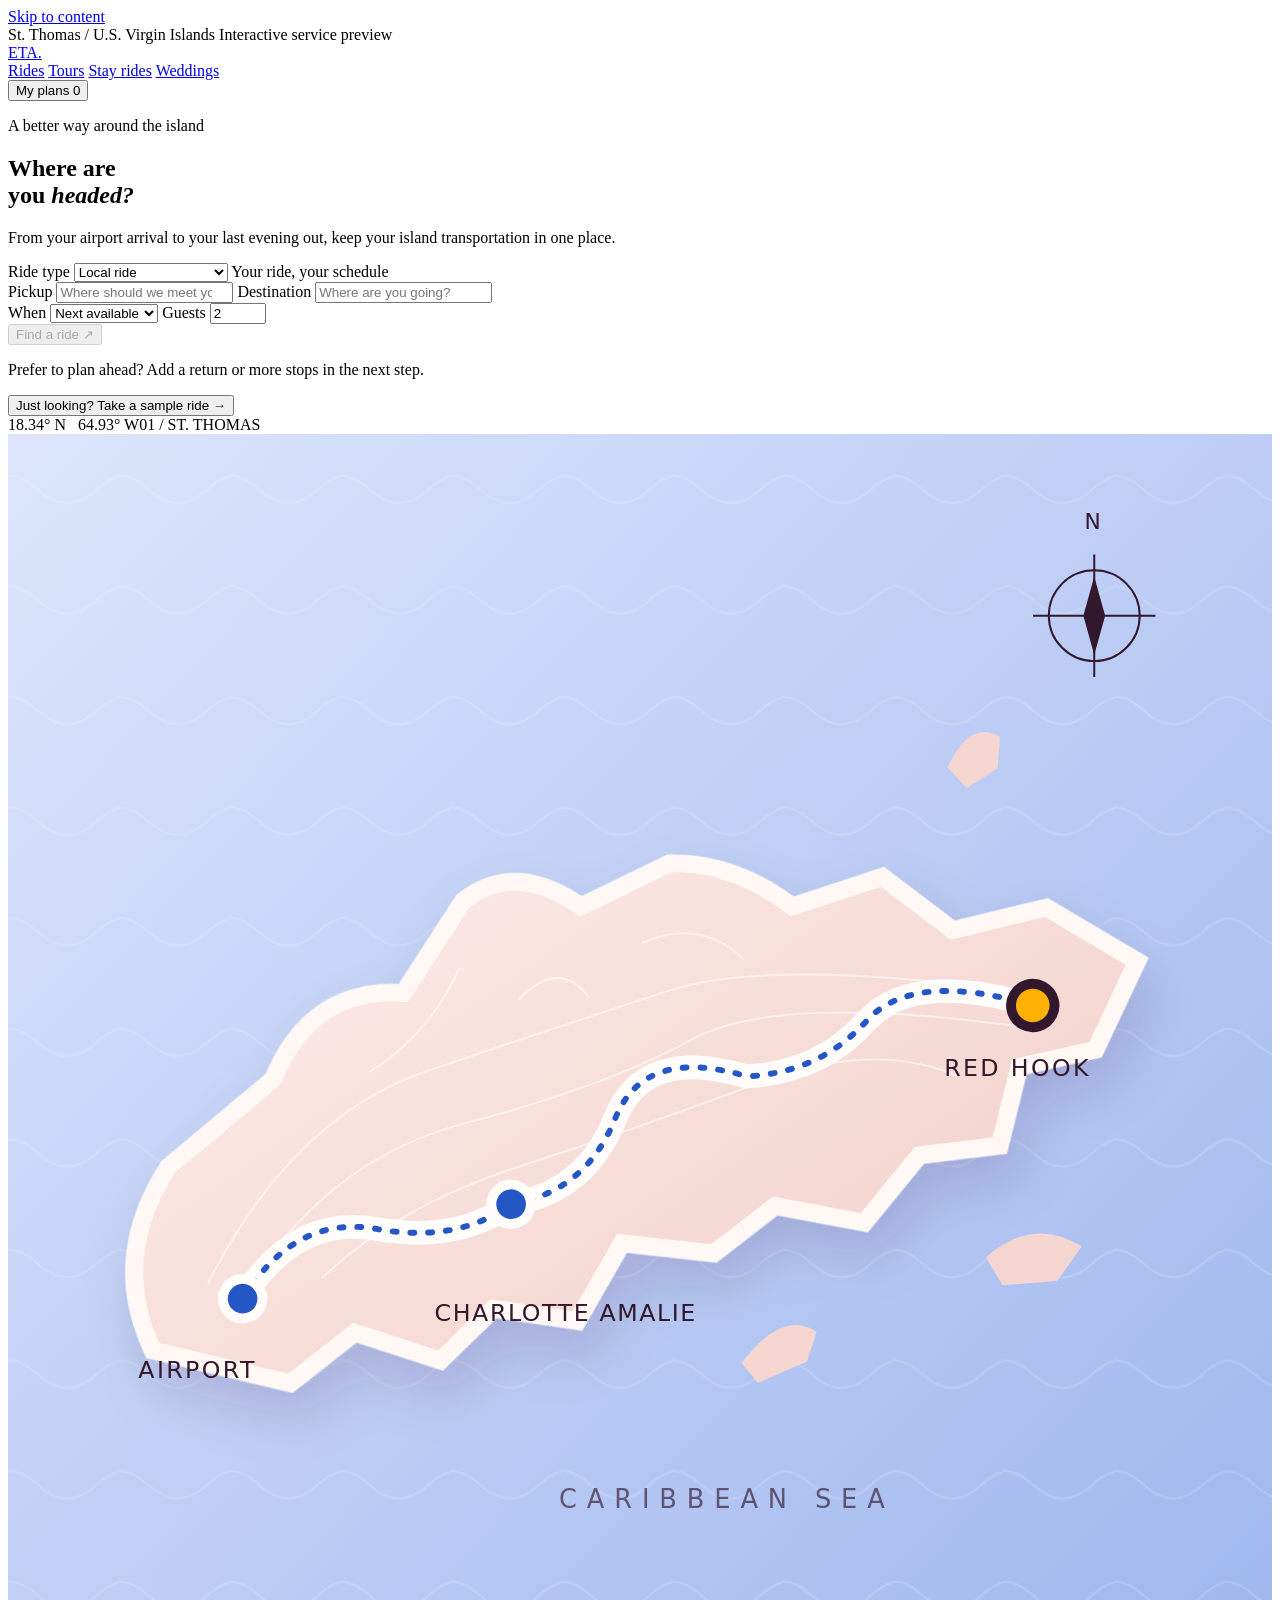
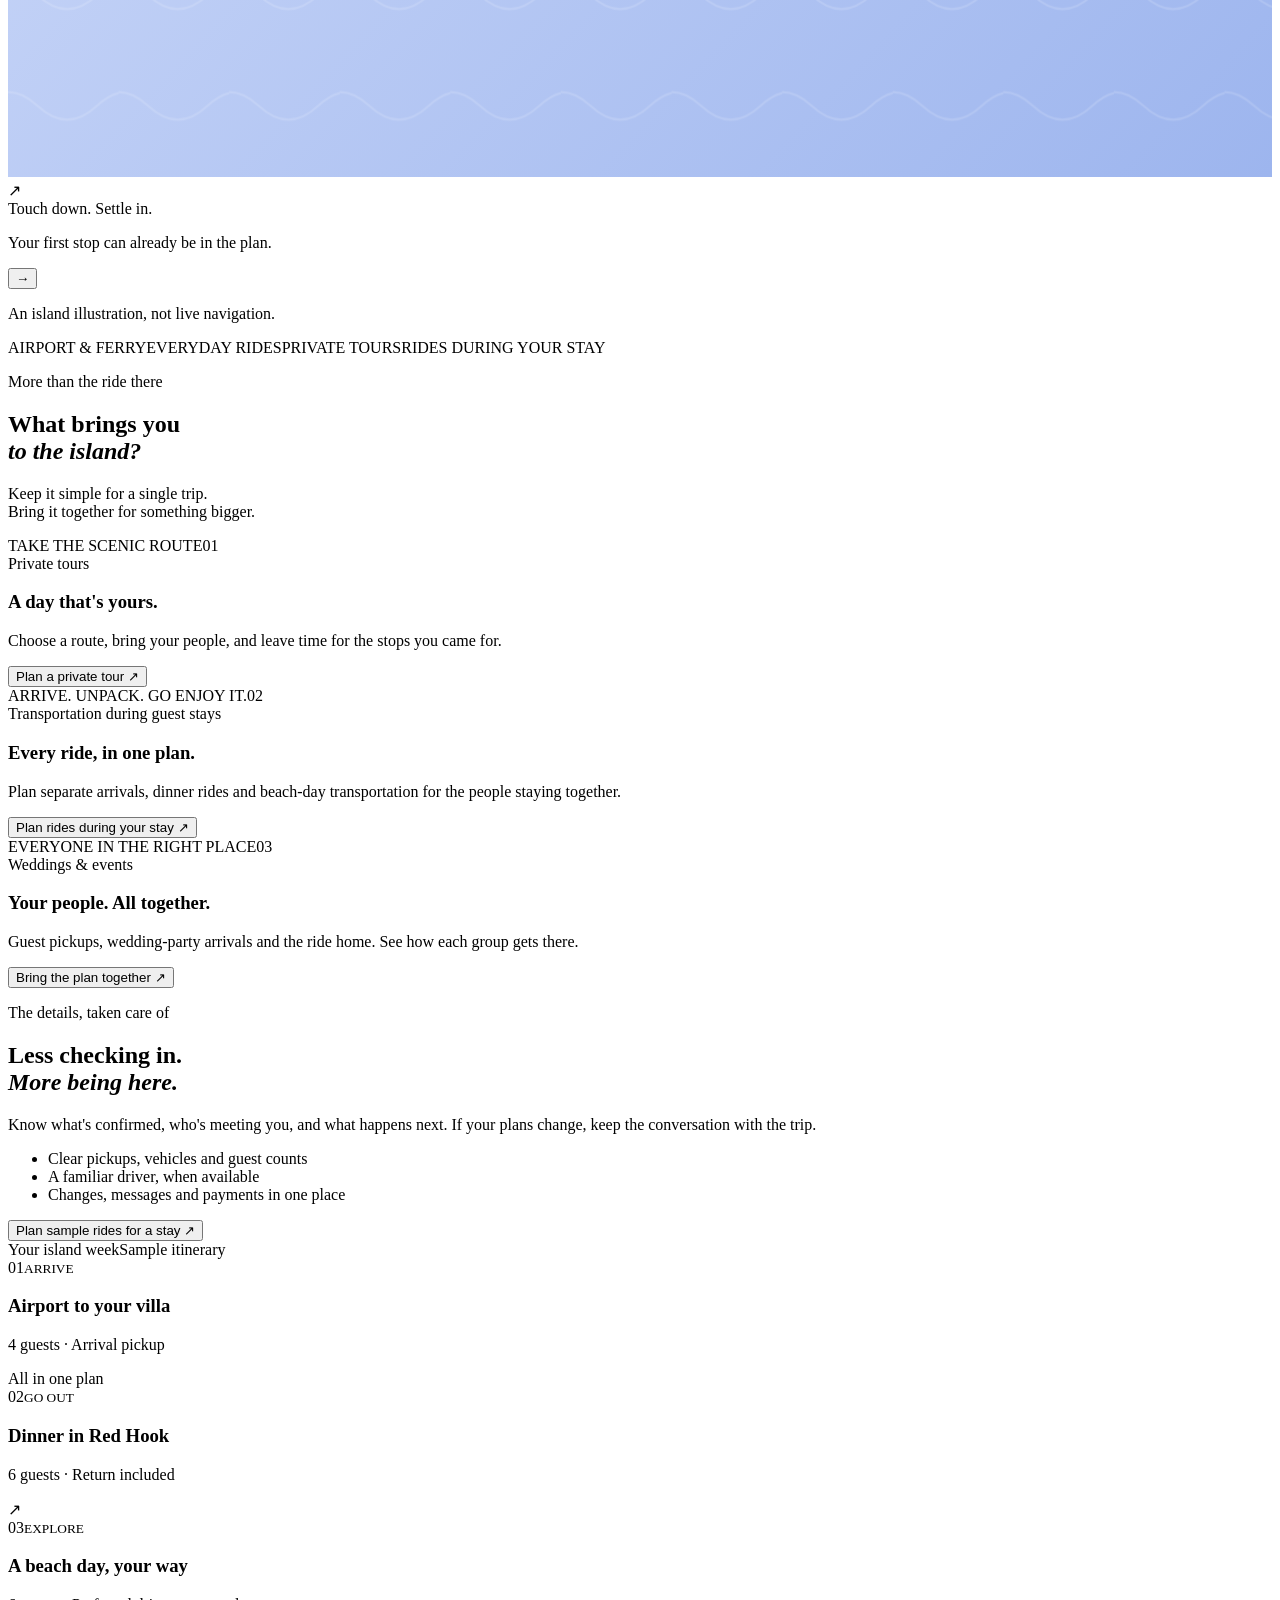
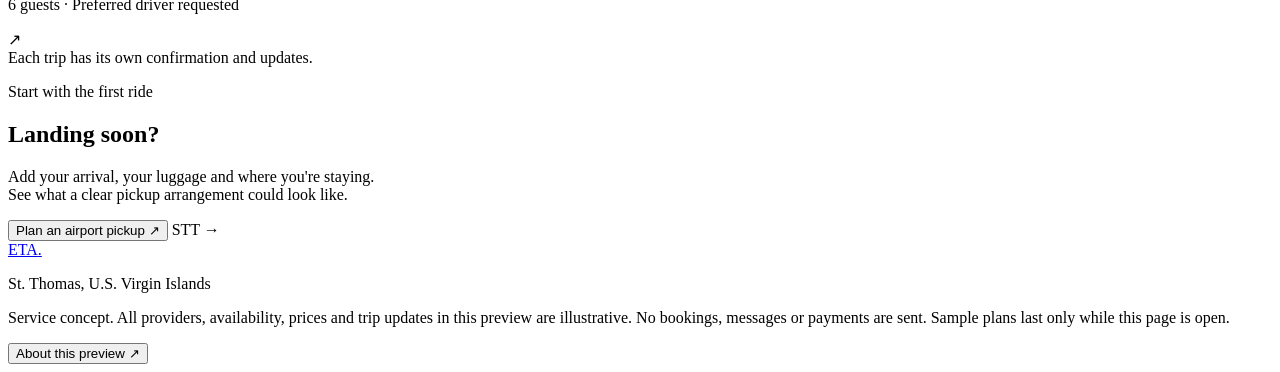
==== commit 2a3a26a5: "Clarify ETA service and research value Co-authored-by: Copilot <223556219+Copilot@users.noreply.gith" ====
--- a/public/index.html
+++ b/public/index.html
@@ -22,7 +22,7 @@
     <nav class="main-nav" aria-label="Main navigation">
       <a href="#ride">Rides</a>
       <a href="#experiences" data-open-service="tour">Tours</a>
-      <a href="#experiences" data-open-service="villa">Stays</a>
+      <a href="#experiences" data-open-service="villa">Stay rides</a>
       <a href="#experiences" data-open-service="wedding">Weddings</a>
     </nav>
     <button class="button button-outline plans-button" type="button" data-action="my-plans">
@@ -119,7 +119,7 @@
     </section>
 
     <section class="service-strip" aria-label="Transportation options">
-      <span>AIRPORT &amp; FERRY</span><i aria-hidden="true"></i><span>EVERYDAY RIDES</span><i aria-hidden="true"></i><span>PRIVATE TOURS</span><i aria-hidden="true"></i><span>YOUR WHOLE STAY</span>
+      <span>AIRPORT &amp; FERRY</span><i aria-hidden="true"></i><span>EVERYDAY RIDES</span><i aria-hidden="true"></i><span>PRIVATE TOURS</span><i aria-hidden="true"></i><span>RIDES DURING YOUR STAY</span>
     </section>
 
     <section id="experiences" class="experiences section-wrap" aria-labelledby="experiences-title">
@@ -134,7 +134,7 @@
         </article>
         <article class="experience-card experience-villa">
           <div class="experience-art villa-art" aria-hidden="true"><div class="villa-wall"><span></span><span></span></div><div class="villa-pool"></div><span class="art-caption">ARRIVE. UNPACK. GO ENJOY IT.</span><span class="art-number">02</span></div>
-          <div class="experience-copy"><span class="eyebrow">Villa &amp; guesthouse stays</span><h3>Make yourself at home.</h3><p>Different arrivals, dinner out, a beach day. One itinerary for the people staying with you.</p><button class="text-button" type="button" data-open-service="villa">Arrange your stay <span aria-hidden="true">&#8599;</span></button></div>
+          <div class="experience-copy"><span class="eyebrow">Transportation during guest stays</span><h3>Every ride, in one plan.</h3><p>Plan separate arrivals, dinner rides and beach-day transportation for the people staying together.</p><button class="text-button" type="button" data-open-service="villa">Plan rides during your stay <span aria-hidden="true">&#8599;</span></button></div>
         </article>
         <article class="experience-card experience-wedding">
           <div class="experience-art wedding-art" aria-hidden="true"><div class="wedding-arch"></div><div class="wedding-line"></div><span class="art-caption">EVERYONE IN THE RIGHT PLACE</span><span class="art-number">03</span></div>
@@ -149,7 +149,7 @@
         <h2 id="plans-title">Less checking in.<br><em>More being here.</em></h2>
         <p>Know what's confirmed, who's meeting you, and what happens next. If your plans change, keep the conversation with the trip.</p>
         <ul class="feature-list"><li>Clear pickups, vehicles and guest counts</li><li>A familiar driver, when available</li><li>Changes, messages and payments in one place</li></ul>
-        <button type="button" class="button button-dark" data-action="sample-stay">Explore a sample stay <span aria-hidden="true">&#8599;</span></button>
+        <button type="button" class="button button-dark" data-action="sample-stay">Plan sample rides for a stay <span aria-hidden="true">&#8599;</span></button>
       </div>
       <div class="itinerary-preview" aria-label="Illustrative itinerary">
         <div class="preview-top"><span class="eyebrow">Your island week</span><span class="pill">Sample itinerary</span></div>
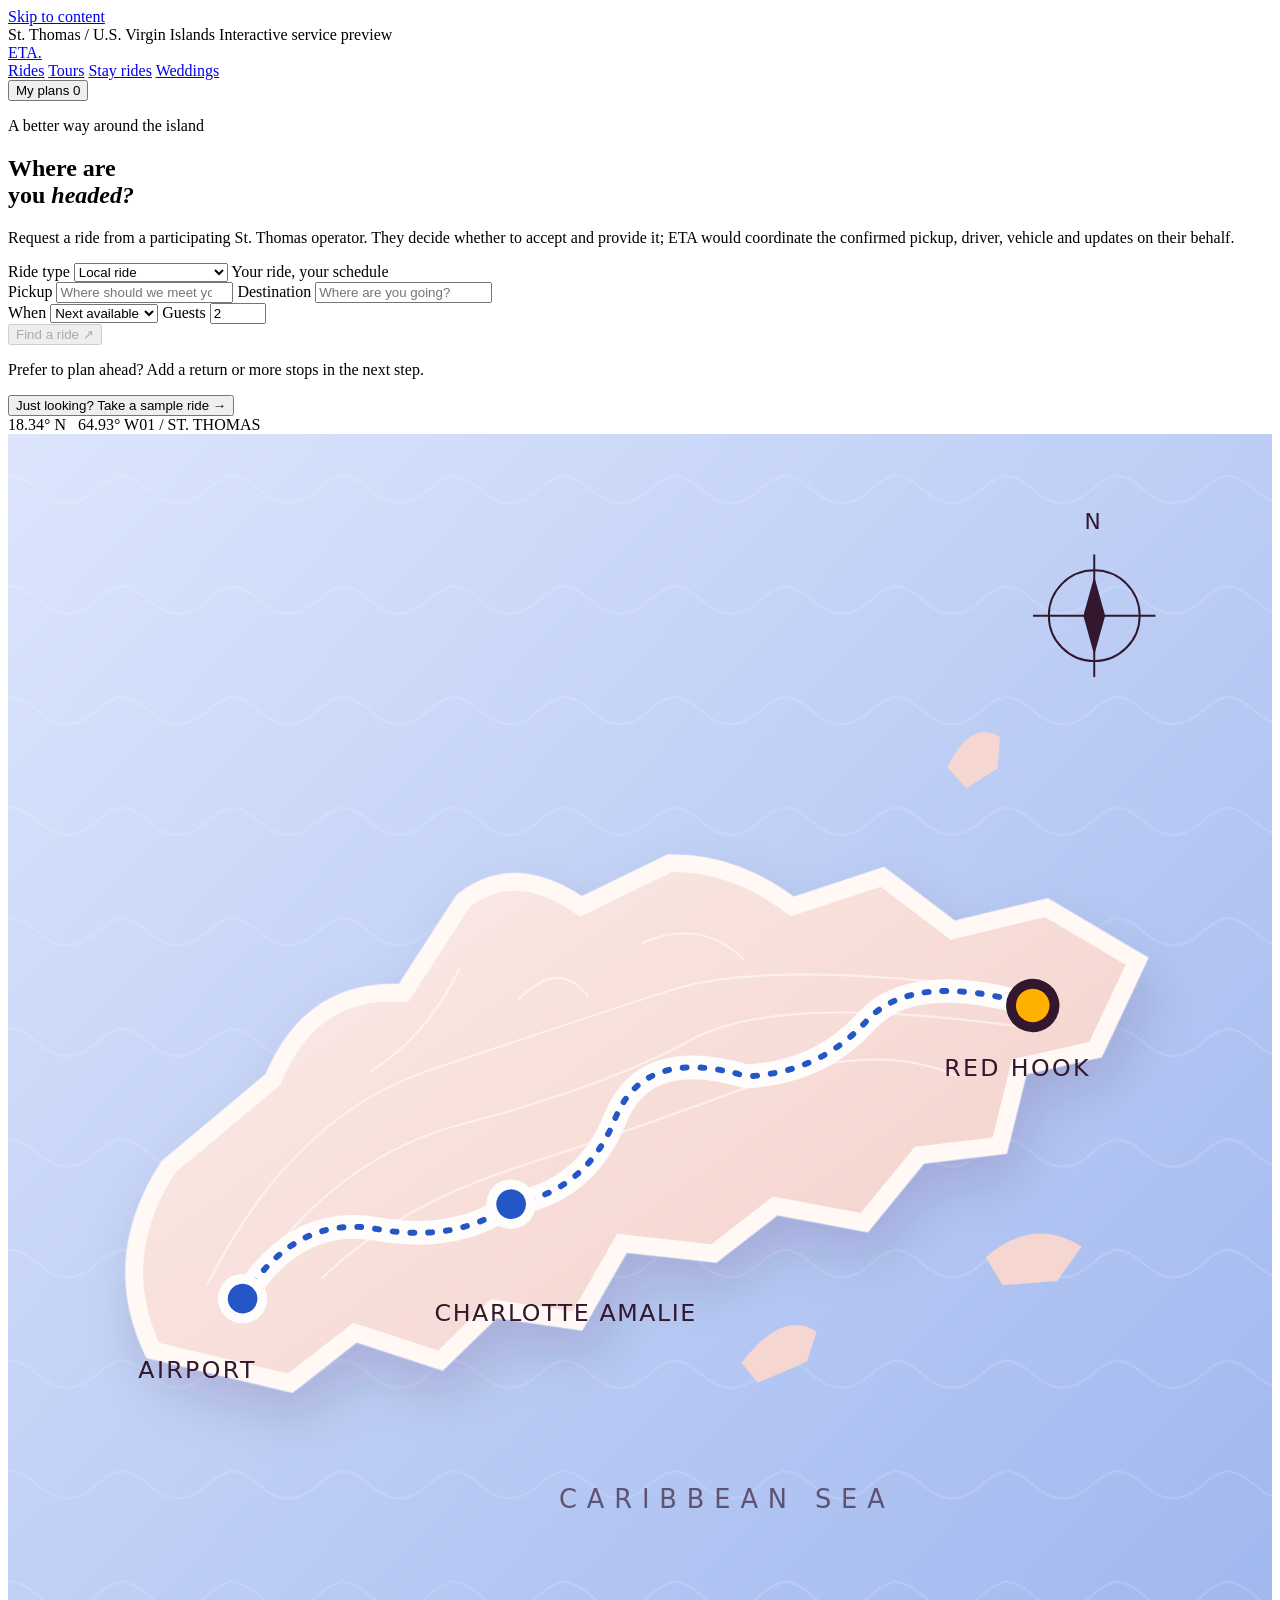
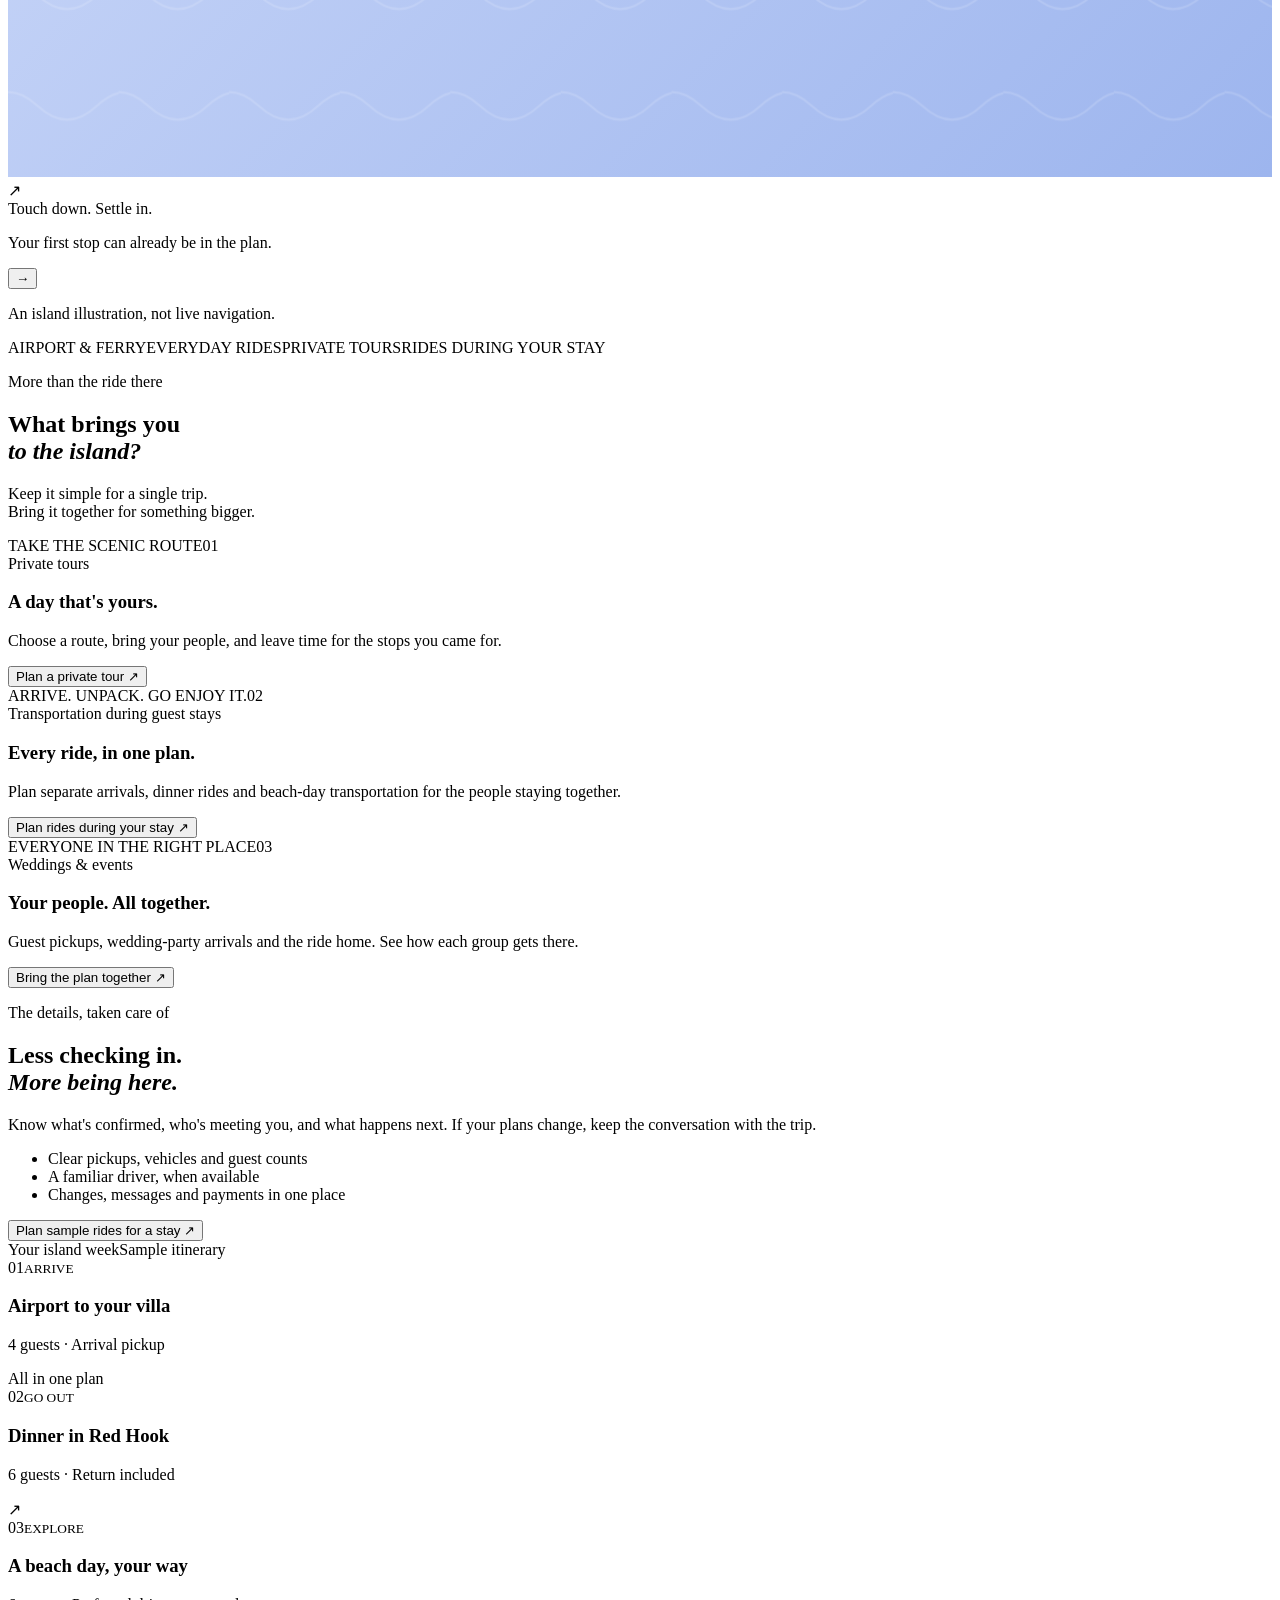
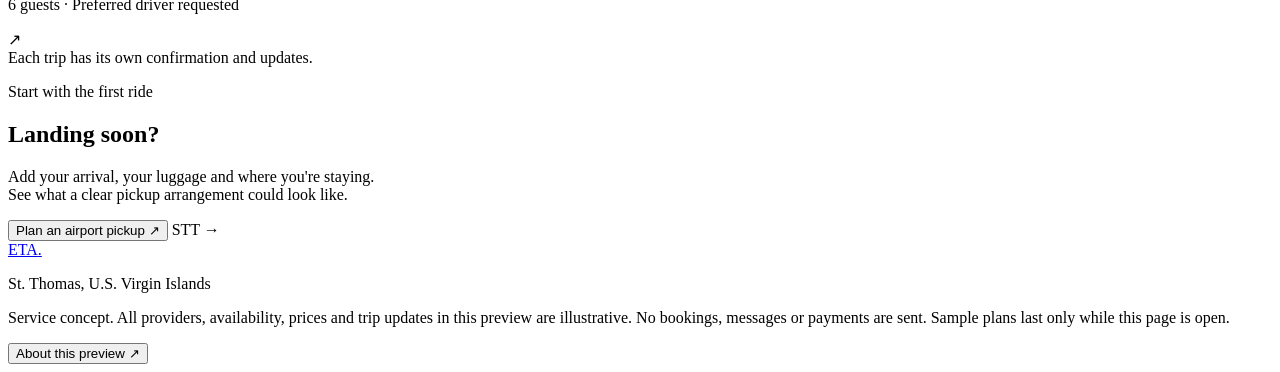
==== commit c4a590cf: "Clarify ETA service and operator workflow Co-authored-by: Copilot <223556219+Copilot@users.noreply.g" ====
--- a/public/index.html
+++ b/public/index.html
@@ -5,8 +5,8 @@
   <meta name="viewport" content="width=device-width, initial-scale=1">
   <meta name="robots" content="noindex,nofollow">
   <meta name="theme-color" content="#32172d">
-  <meta name="description" content="Explore an ETA guest experience for rides, airport transfers, private tours, villa stays and wedding transportation in St. Thomas.">
-  <title>ETA | Your island transportation</title>
+  <meta name="description" content="A proposed St. Thomas booking and trip-coordination service: guests request rides, participating operators decide whether to accept, and ETA coordinates confirmed pickups and updates.">
+  <title>ETA | St. Thomas ride booking and coordination</title>
   <link rel="icon" href="data:image/svg+xml,%3Csvg xmlns='http://www.w3.org/2000/svg' viewBox='0 0 64 64'%3E%3Crect width='64' height='64' rx='18' fill='%2332172d'/%3E%3Ctext x='32' y='42' text-anchor='middle' font-family='Arial' font-weight='700' font-size='26' fill='%23ffb000'%3EETA%3C/text%3E%3C/svg%3E">
   <link rel="stylesheet" href="/assets/guest.css">
   <script src="/assets/guest.js" defer></script>
@@ -35,7 +35,7 @@
       <div class="hero-copy">
         <p class="eyebrow"><span class="line-mark" aria-hidden="true"></span> A better way around the island</p>
         <h1 id="hero-title">Where are<br>you <em>headed?</em></h1>
-        <p class="hero-description">From your airport arrival to your last evening out, keep your island transportation in one place.</p>
+        <p class="hero-description">Request a ride from a participating St. Thomas operator. They decide whether to accept and provide it; ETA would coordinate the confirmed pickup, driver, vehicle and updates on their behalf.</p>
         <form id="quick-booking" class="ride-composer" inert>
           <div class="composer-top">
             <label class="sr-only" for="quick-service">Ride type</label>
